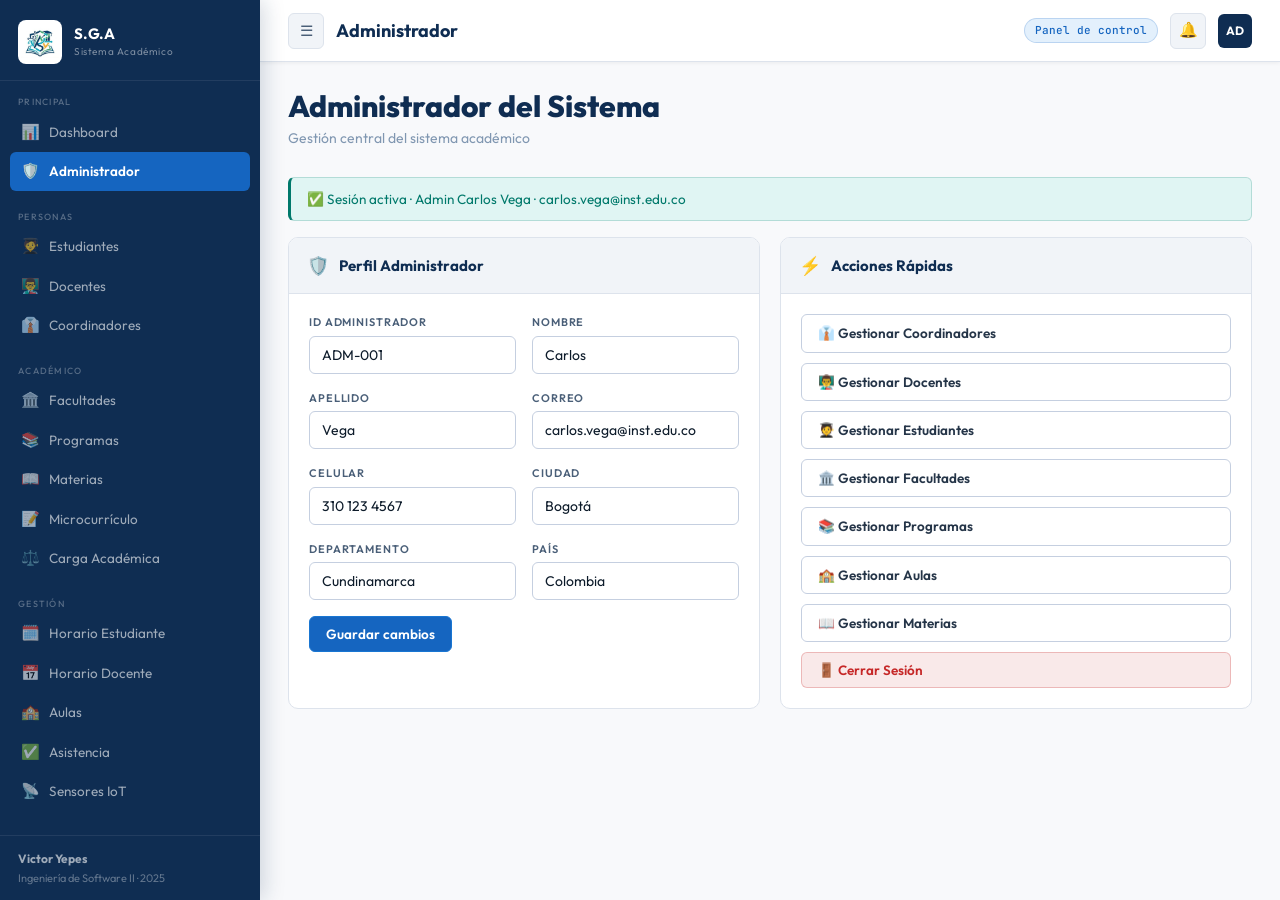
==== administrador.html @ 59a856f1 "first commit" ====
<!DOCTYPE html>
<html lang="es">
<head>
  <meta charset="UTF-8"/>
  <meta name="viewport" content="width=device-width, initial-scale=1.0"/>
  <title>SGA · Administrador</title>
    <link rel="icon" type="image/x-icon" href="favicon.ico"/>
  <link rel="stylesheet" href="css/styles.css"/>
</head>
<body>
<aside class="sidebar" id="sidebar">
  <div class="sidebar-logo">
    <img src="logo.png" alt="Logo" class="logo-img"/>
    <div>
      <div class="logo-text">S.G.A</div>
      <span class="logo-sub">Sistema Académico</span>
    </div>
  </div>
  <div class="sidebar-section">
    <div class="sidebar-label">Principal</div>
    <a href="index.html" class="nav-item "><span class="nav-icon">📊</span> Dashboard</a>
    <a href="administrador.html" class="nav-item active"><span class="nav-icon">🛡️</span> Administrador</a>
  </div>
  <div class="sidebar-section">
    <div class="sidebar-label">Personas</div>
    <a href="estudiantes.html" class="nav-item "><span class="nav-icon">🧑‍🎓</span> Estudiantes</a>
    <a href="docentes.html" class="nav-item "><span class="nav-icon">👨‍🏫</span> Docentes</a>
    <a href="coordinadores.html" class="nav-item "><span class="nav-icon">👔</span> Coordinadores</a>
  </div>
  <div class="sidebar-section">
    <div class="sidebar-label">Académico</div>
    <a href="facultades.html" class="nav-item "><span class="nav-icon">🏛️</span> Facultades</a>
    <a href="programas.html" class="nav-item "><span class="nav-icon">📚</span> Programas</a>
    <a href="materias.html" class="nav-item "><span class="nav-icon">📖</span> Materias</a>
    <a href="microcurriculo.html" class="nav-item "><span class="nav-icon">📝</span> Microcurrículo</a>
    <a href="carga-academica.html" class="nav-item "><span class="nav-icon">⚖️</span> Carga Académica</a>
  </div>
  <div class="sidebar-section">
    <div class="sidebar-label">Gestión</div>
    <a href="horario-estudiante.html" class="nav-item "><span class="nav-icon">🗓️</span> Horario Estudiante</a>
    <a href="horario-docente.html" class="nav-item "><span class="nav-icon">📅</span> Horario Docente</a>
    <a href="aulas.html" class="nav-item "><span class="nav-icon">🏫</span> Aulas</a>
    <a href="asistencia.html" class="nav-item "><span class="nav-icon">✅</span> Asistencia</a>
    <a href="sensores.html" class="nav-item "><span class="nav-icon">📡</span> Sensores IoT</a>
  </div>
  <div class="sidebar-footer">
    <strong>Victor Yepes</strong>
    Ingeniería de Software II · 2025
  </div>
</aside>

<div class="main">
  <header class="topbar">
    <button class="btn-icon" onclick="toggleSidebar()">☰</button>
    <span class="topbar-title">Administrador</span>
    <span class="topbar-badge">Panel de control</span>
    <div class="btn-icon">🔔</div><div class="avatar">AD</div>
  </header>
  <div class="page-content">

    <div class="page-header fade-up"><h1 class="page-title">Administrador del Sistema</h1><p class="page-subtitle">Gestión central del sistema académico</p></div>
    <div class="alert alert-success fade-up">✅ Sesión activa · Admin Carlos Vega · carlos.vega@inst.edu.co</div>
    <div class="grid-2">
      <div class="card fade-up">
        <div class="card-header"><span style="font-size:18px">🛡️</span><span class="card-title">Perfil Administrador</span></div>
        <div class="card-body"><div class="form-grid form-grid-2">
          <div class="form-group"><label class="form-label">ID Administrador</label><input class="form-input" value="ADM-001"/></div>
          <div class="form-group"><label class="form-label">Nombre</label><input class="form-input" value="Carlos"/></div>
          <div class="form-group"><label class="form-label">Apellido</label><input class="form-input" value="Vega"/></div>
          <div class="form-group"><label class="form-label">Correo</label><input class="form-input" value="carlos.vega@inst.edu.co"/></div>
          <div class="form-group"><label class="form-label">Celular</label><input class="form-input" value="310 123 4567"/></div>
          <div class="form-group"><label class="form-label">Ciudad</label><input class="form-input" value="Bogotá"/></div>
          <div class="form-group"><label class="form-label">Departamento</label><input class="form-input" value="Cundinamarca"/></div>
          <div class="form-group"><label class="form-label">País</label><input class="form-input" value="Colombia"/></div>
        </div>
        <div class="mt-4"><button class="btn btn-primary" onclick="toast('Perfil actualizado','success')">Guardar cambios</button></div>
        </div>
      </div>
      <div class="card fade-up fade-up-2">
        <div class="card-header"><span style="font-size:18px">⚡</span><span class="card-title">Acciones Rápidas</span></div>
        <div class="card-body" style="display:flex;flex-direction:column;gap:10px">
          <a href="coordinadores.html" class="btn btn-outline" style="justify-content:flex-start">👔 Gestionar Coordinadores</a>
          <a href="docentes.html" class="btn btn-outline" style="justify-content:flex-start">👨‍🏫 Gestionar Docentes</a>
          <a href="estudiantes.html" class="btn btn-outline" style="justify-content:flex-start">🧑‍🎓 Gestionar Estudiantes</a>
          <a href="facultades.html" class="btn btn-outline" style="justify-content:flex-start">🏛️ Gestionar Facultades</a>
          <a href="programas.html" class="btn btn-outline" style="justify-content:flex-start">📚 Gestionar Programas</a>
          <a href="aulas.html" class="btn btn-outline" style="justify-content:flex-start">🏫 Gestionar Aulas</a>
          <a href="materias.html" class="btn btn-outline" style="justify-content:flex-start">📖 Gestionar Materias</a>
          <button class="btn btn-danger" style="justify-content:flex-start" onclick="toast('Sesión cerrada','error')">🚪 Cerrar Sesión</button>
        </div>
      </div>
    </div>

  </div>
</div>
<script src="js/app.js"></script>

</body>
</html>
---- css/styles.css ----
@import url('https://fonts.googleapis.com/css2?family=Outfit:wght@300;400;500;600;700;800&family=JetBrains+Mono:wght@400;500&display=swap');

:root {
  /* ── PALETA DEL LOGO ── */
  --navy:    #0f2d52;   /* azul marino oscuro del logo */
  --blue:    #1565c0;   /* azul medio */
  --blue2:   #1976d2;
  --blue-lt: #e3f0fc;
  --blue-gl: rgba(21,101,192,0.12);

  --teal:    #00796b;   /* verde teal del logo */
  --teal2:   #009688;
  --teal-lt: #e0f5f3;
  --teal-gl: rgba(0,121,107,0.12);

  --orange:  #e65100;   /* naranja del logo */
  --orange2: #f57c00;
  --orange-lt: #fff3e0;
  --orange-gl: rgba(230,81,0,0.12);

  --gold:    #f9a825;   /* dorado del logo */
  --gold-lt: #fff8e1;

  /* ── NEUTROS ── */
  --bg:      #f8f9fb;
  --surface: #ffffff;
  --surface2:#f1f4f8;
  --border:  #dde3ec;
  --border2: #c5cfe0;

  --ink:     #0d1b2a;
  --ink2:    #253548;
  --ink3:    #4a5f78;
  --ink4:    #8097b1;

  /* ── SEMÁNTICOS ── */
  --success: var(--teal);
  --danger:  #c62828;
  --danger-lt: rgba(198,40,40,0.1);
  --warning: var(--orange);

  --sidebar-w: 260px;
  --header-h:  62px;
  --radius:    10px;
  --radius-sm: 6px;
}

*, *::before, *::after { box-sizing: border-box; margin: 0; padding: 0; }
html { scroll-behavior: smooth; }

body {
  font-family: 'Outfit', sans-serif;
  background: var(--bg);
  color: var(--ink);
  min-height: 100vh;
  display: flex;
  font-size: 15px;
  line-height: 1.5;
}

/* ── SIDEBAR ── */
.sidebar {
  width: var(--sidebar-w);
  background: var(--navy);
  height: 100vh;
  position: fixed;
  top: 0; left: 0;
  display: flex;
  flex-direction: column;
  z-index: 100;
  overflow-y: auto;
  box-shadow: 4px 0 20px rgba(15,45,82,0.18);
}

.sidebar-logo {
  padding: 20px 18px 16px;
  border-bottom: 1px solid rgba(255,255,255,0.08);
  display: flex;
  align-items: center;
  gap: 12px;
}

.logo-img {
  width: 44px; height: 44px;
  object-fit: contain;
  border-radius: 8px;
  background: #fff;
  padding: 3px;
  flex-shrink: 0;
}

.logo-text  {
  font-weight: 700;
  font-size: 15px;
  color: #fff;
  line-height: 1.2;
}
.logo-sub {
  font-size: 10px;
  color: rgba(255,255,255,0.45);
  letter-spacing: 0.06em;
  font-weight: 400;
  margin-top: 1px;
  display: block;
}

.sidebar-section { padding: 14px 10px 4px; }

.sidebar-label {
  font-size: 9px;
  text-transform: uppercase;
  letter-spacing: 0.14em;
  color: rgba(255,255,255,0.3);
  padding: 0 8px;
  margin-bottom: 4px;
  font-weight: 500;
}

.nav-item {
  display: flex;
  align-items: center;
  gap: 9px;
  padding: 8px 10px;
  border-radius: var(--radius-sm);
  text-decoration: none;
  color: rgba(255,255,255,0.6);
  font-size: 13.5px;
  font-weight: 400;
  transition: all 0.15s;
  margin-bottom: 1px;
}

.nav-item:hover {
  background: rgba(255,255,255,0.08);
  color: #fff;
}

.nav-item.active {
  background: var(--blue);
  color: #fff;
  font-weight: 600;
}

.nav-icon { font-size: 15px; width: 20px; text-align: center; }

.sidebar-footer {
  margin-top: auto;
  padding: 14px 18px;
  border-top: 1px solid rgba(255,255,255,0.08);
  font-size: 11px;
  color: rgba(255,255,255,0.35);
}
.sidebar-footer strong { display: block; color: rgba(255,255,255,0.6); font-size: 12px; margin-bottom: 2px; }

/* ── MAIN ── */
.main {
  margin-left: var(--sidebar-w);
  flex: 1;
  display: flex;
  flex-direction: column;
  min-height: 100vh;
}

/* ── TOPBAR ── */
.topbar {
  height: var(--header-h);
  background: var(--surface);
  border-bottom: 1px solid var(--border);
  display: flex;
  align-items: center;
  padding: 0 28px;
  gap: 12px;
  position: sticky;
  top: 0;
  z-index: 50;
  box-shadow: 0 1px 4px rgba(0,0,0,0.06);
}

.topbar-title {
  font-weight: 700;
  font-size: 18px;
  color: var(--navy);
  flex: 1;
}

.topbar-badge {
  background: var(--blue-lt);
  border: 1px solid rgba(21,101,192,0.2);
  color: var(--blue);
  font-size: 11px;
  font-family: 'JetBrains Mono', monospace;
  padding: 3px 10px;
  border-radius: 20px;
  font-weight: 500;
}

.btn-icon {
  width: 36px; height: 36px;
  border-radius: var(--radius-sm);
  background: var(--surface2);
  border: 1px solid var(--border);
  color: var(--ink3);
  display: flex; align-items: center; justify-content: center;
  cursor: pointer;
  font-size: 15px;
  transition: all 0.15s;
}
.btn-icon:hover { background: var(--border); color: var(--ink); }

.avatar {
  width: 34px; height: 34px;
  border-radius: var(--radius-sm);
  background: var(--navy);
  display: flex; align-items: center; justify-content: center;
  font-size: 12px;
  font-weight: 700;
  color: #fff;
  cursor: pointer;
  letter-spacing: 0.04em;
}

/* ── PAGE CONTENT ── */
.page-content { padding: 28px; flex: 1; }

.page-header { margin-bottom: 28px; }

.page-title {
  font-weight: 800;
  font-size: 30px;
  color: var(--navy);
  line-height: 1.1;
}

.page-subtitle { color: var(--ink4); font-size: 14px; margin-top: 5px; }

/* ── STAT CARDS ── */
.stats-grid {
  display: grid;
  grid-template-columns: repeat(auto-fit, minmax(185px, 1fr));
  gap: 16px;
  margin-bottom: 24px;
}

.stat-card {
  background: var(--surface);
  border: 1px solid var(--border);
  border-radius: var(--radius);
  padding: 20px;
  position: relative;
  overflow: hidden;
  transition: box-shadow 0.2s, transform 0.2s;
}
.stat-card:hover { box-shadow: 0 4px 20px rgba(0,0,0,0.08); transform: translateY(-1px); }

.stat-card::before {
  content: '';
  position: absolute;
  top: 0; left: 0; right: 0;
  height: 3px;
}
.stat-card.navy::before   { background: var(--navy); }
.stat-card.blue::before   { background: var(--blue); }
.stat-card.teal::before   { background: var(--teal); }
.stat-card.orange::before { background: var(--orange); }
.stat-card.gold::before   { background: var(--gold); }

.stat-icon { font-size: 22px; margin-bottom: 12px; }
.stat-value { font-weight: 800; font-size: 34px; color: var(--navy); line-height: 1; }
.stat-label { font-size: 11px; color: var(--ink4); margin-top: 4px; text-transform: uppercase; letter-spacing: 0.06em; font-weight: 500; }
.stat-delta { font-size: 12px; margin-top: 8px; color: var(--teal); font-weight: 500; }

/* ── CARD ── */
.card { background: var(--surface); border: 1px solid var(--border); border-radius: var(--radius); overflow: hidden; }
.card-header { padding: 14px 18px; border-bottom: 1px solid var(--border); display: flex; align-items: center; gap: 10px; background: var(--surface2); }
.card-title { font-weight: 700; font-size: 15px; color: var(--navy); flex: 1; }
.card-body { padding: 20px; }

/* ── TABLE ── */
.table-wrap { overflow-x: auto; }
table { width: 100%; border-collapse: collapse; font-size: 13.5px; }

thead th {
  background: var(--surface2);
  color: var(--ink3);
  font-size: 10px;
  text-transform: uppercase;
  letter-spacing: 0.1em;
  padding: 10px 16px;
  text-align: left;
  font-weight: 600;
  border-bottom: 2px solid var(--border2);
  white-space: nowrap;
}

tbody tr { border-bottom: 1px solid var(--border); transition: background 0.1s; }
tbody tr:last-child { border-bottom: none; }
tbody tr:hover { background: var(--blue-lt); }

td { padding: 11px 16px; color: var(--ink3); vertical-align: middle; }
td:first-child { color: var(--ink); font-weight: 600; }

/* ── BADGES ── */
.badge {
  display: inline-flex; align-items: center; gap: 4px;
  padding: 3px 9px;
  border-radius: 20px;
  font-size: 11px;
  font-weight: 600;
  letter-spacing: 0.02em;
}

.badge-blue   { background: var(--blue-lt);   color: var(--blue);   border: 1px solid rgba(21,101,192,0.25); }
.badge-teal   { background: var(--teal-lt);   color: var(--teal);   border: 1px solid rgba(0,121,107,0.25); }
.badge-green  { background: var(--teal-lt);   color: var(--teal);   border: 1px solid rgba(0,121,107,0.25); }
.badge-orange { background: var(--orange-lt); color: var(--orange); border: 1px solid rgba(230,81,0,0.25); }
.badge-gold   { background: var(--gold-lt);   color: #b37200;       border: 1px solid rgba(249,168,37,0.3); }
.badge-red    { background: var(--danger-lt); color: var(--danger); border: 1px solid rgba(198,40,40,0.25); }
.badge-navy   { background: rgba(15,45,82,0.08); color: var(--navy); border: 1px solid rgba(15,45,82,0.18); }
.badge-cyan   { background: var(--teal-lt);   color: var(--teal2);  border: 1px solid rgba(0,150,136,0.25); }
.badge-purple { background: rgba(81,45,168,0.08); color: #512da8;   border: 1px solid rgba(81,45,168,0.2); }

/* ── BUTTONS ── */
.btn {
  display: inline-flex; align-items: center; gap: 7px;
  padding: 8px 16px;
  border-radius: var(--radius-sm);
  font-size: 13.5px;
  font-family: 'Outfit', sans-serif;
  font-weight: 600;
  cursor: pointer;
  border: none;
  transition: all 0.15s;
  text-decoration: none;
}

.btn-primary  { background: var(--blue);   color: #fff; border: 1px solid var(--blue2); }
.btn-primary:hover { background: var(--navy); transform: translateY(-1px); box-shadow: 0 4px 12px var(--blue-gl); }

.btn-teal     { background: var(--teal);   color: #fff; border: 1px solid var(--teal2); }
.btn-teal:hover { background: var(--teal2); }

.btn-danger   { background: var(--danger-lt); color: var(--danger); border: 1px solid rgba(198,40,40,0.25); }
.btn-danger:hover { background: rgba(198,40,40,0.2); }

.btn-outline  { background: transparent; color: var(--ink2); border: 1px solid var(--border2); }
.btn-outline:hover { border-color: var(--blue); color: var(--blue); background: var(--blue-lt); }

.btn-ghost    { background: transparent; color: var(--ink3); border: 1px solid transparent; }
.btn-ghost:hover { background: var(--surface2); color: var(--ink); border-color: var(--border); }

.btn-sm { padding: 5px 10px; font-size: 12px; }

/* ── FORM ── */
.form-grid   { display: grid; gap: 16px; }
.form-grid-2 { grid-template-columns: 1fr 1fr; }
.form-grid-3 { grid-template-columns: 1fr 1fr 1fr; }
.form-group  { display: flex; flex-direction: column; gap: 5px; }

.form-label {
  font-size: 11px;
  text-transform: uppercase;
  letter-spacing: 0.08em;
  color: var(--ink3);
  font-weight: 600;
}

.form-input, .form-select, .form-textarea {
  background: var(--surface);
  border: 1px solid var(--border2);
  border-radius: var(--radius-sm);
  color: var(--ink);
  font-family: 'Outfit', sans-serif;
  font-size: 14px;
  padding: 9px 12px;
  outline: none;
  transition: border-color 0.15s, box-shadow 0.15s;
  width: 100%;
}

.form-input:focus, .form-select:focus, .form-textarea:focus {
  border-color: var(--blue);
  box-shadow: 0 0 0 3px var(--blue-gl);
}

.form-select option { background: #fff; }
.form-textarea { resize: vertical; min-height: 80px; }

/* ── MODAL ── */
.modal-overlay {
  position: fixed; inset: 0;
  background: rgba(15,45,82,0.45);
  backdrop-filter: blur(4px);
  z-index: 200;
  display: flex; align-items: center; justify-content: center;
  opacity: 0; pointer-events: none; transition: opacity 0.2s;
}
.modal-overlay.open { opacity: 1; pointer-events: all; }

.modal {
  background: var(--surface);
  border: 1px solid var(--border);
  border-radius: var(--radius);
  width: 90%; max-width: 600px; max-height: 90vh;
  overflow-y: auto;
  transform: scale(0.96) translateY(10px);
  transition: transform 0.2s;
  box-shadow: 0 20px 60px rgba(15,45,82,0.2);
}
.modal-overlay.open .modal { transform: scale(1) translateY(0); }

.modal-header {
  padding: 18px 22px;
  border-bottom: 1px solid var(--border);
  display: flex; align-items: center; gap: 12px;
  background: var(--navy);
}
.modal-title { font-weight: 700; font-size: 16px; flex: 1; color: #fff; }
.modal-header .btn-icon { background: rgba(255,255,255,0.1); border-color: rgba(255,255,255,0.15); color: #fff; }

.modal-body { padding: 22px; }
.modal-footer {
  padding: 14px 22px;
  border-top: 1px solid var(--border);
  display: flex; justify-content: flex-end; gap: 10px;
  background: var(--surface2);
}

/* ── SEARCH BAR ── */
.search-bar {
  display: flex; align-items: center; gap: 8px;
  background: var(--surface);
  border: 1px solid var(--border2);
  border-radius: var(--radius-sm);
  padding: 7px 12px;
  flex: 1; max-width: 300px;
}
.search-bar input {
  background: none; border: none; outline: none;
  color: var(--ink); font-family: 'Outfit', sans-serif; font-size: 13.5px; flex: 1;
}
.search-bar input::placeholder { color: var(--ink4); }

/* ── GRID LAYOUTS ── */
.grid-2 { display: grid; grid-template-columns: 1fr 1fr; gap: 20px; }
.grid-3 { display: grid; grid-template-columns: 1fr 1fr 1fr; gap: 20px; }

/* ── PROGRESS BAR ── */
.progress-bar { height: 6px; background: var(--surface2); border-radius: 3px; overflow: hidden; margin-top: 6px; }
.progress-fill { height: 100%; border-radius: 3px; background: linear-gradient(90deg, var(--blue), var(--teal)); transition: width 0.5s; }
.progress-fill.orange { background: linear-gradient(90deg, var(--orange), var(--gold)); }
.progress-fill.navy   { background: linear-gradient(90deg, var(--navy), var(--blue)); }

/* ── ALERT ── */
.alert {
  padding: 11px 16px; font-size: 13.5px;
  display: flex; align-items: center; gap: 10px;
  margin-bottom: 16px; border-radius: var(--radius-sm);
}
.alert-info    { background: var(--blue-lt);   border: 1px solid rgba(21,101,192,0.2);  color: var(--blue);   border-left: 3px solid var(--blue); }
.alert-success { background: var(--teal-lt);   border: 1px solid rgba(0,121,107,0.2);   color: var(--teal);   border-left: 3px solid var(--teal); }
.alert-warning { background: var(--orange-lt); border: 1px solid rgba(230,81,0,0.2);    color: var(--orange); border-left: 3px solid var(--orange); }

/* ── TOAST ── */
.toast-container { position: fixed; bottom: 24px; right: 24px; z-index: 999; display: flex; flex-direction: column; gap: 8px; }

.toast {
  background: var(--surface);
  border: 1px solid var(--border);
  border-left: 4px solid var(--teal);
  padding: 12px 16px;
  font-size: 13.5px;
  display: flex; align-items: center; gap: 10px;
  min-width: 260px;
  animation: toastIn 0.25s ease;
  box-shadow: 0 8px 32px rgba(0,0,0,0.1);
  border-radius: var(--radius-sm);
  font-weight: 500;
}
.toast.error   { border-left-color: var(--danger); }
.toast.info    { border-left-color: var(--blue); }
.toast.warning { border-left-color: var(--orange); }

@keyframes toastIn {
  from { transform: translateX(40px); opacity: 0; }
  to   { transform: translateX(0);    opacity: 1; }
}

/* ── DIVIDER ── */
.divider { border: none; border-top: 1px solid var(--border); margin: 20px 0; }

/* ── UTILS ── */
.flex { display: flex; }
.items-center { align-items: center; }
.gap-2 { gap: 8px; }
.gap-3 { gap: 12px; }
.ml-auto { margin-left: auto; }
.mt-4 { margin-top: 16px; }
.mt-6 { margin-top: 24px; }
.mb-4 { margin-bottom: 16px; }
.text-sm { font-size: 12px; }
.text-xs { font-size: 11px; }
.text-muted { color: var(--ink4); }
.truncate { white-space: nowrap; overflow: hidden; text-overflow: ellipsis; }

/* ── RESPONSIVE ── */
@media (max-width: 900px) {
  :root { --sidebar-w: 0px; }
  .sidebar { transform: translateX(-260px); }
  .sidebar.open { transform: translateX(0); width: 260px; }
  .main { margin-left: 0; }
  .form-grid-2, .form-grid-3, .grid-2, .grid-3 { grid-template-columns: 1fr; }
}

/* ── ANIMATIONS ── */
@keyframes fadeUp {
  from { opacity: 0; transform: translateY(12px); }
  to   { opacity: 1; transform: translateY(0); }
}
.fade-up   { animation: fadeUp 0.4s ease both; }
.fade-up-1 { animation-delay: 0.06s; }
.fade-up-2 { animation-delay: 0.12s; }
.fade-up-3 { animation-delay: 0.18s; }
.fade-up-4 { animation-delay: 0.24s; }
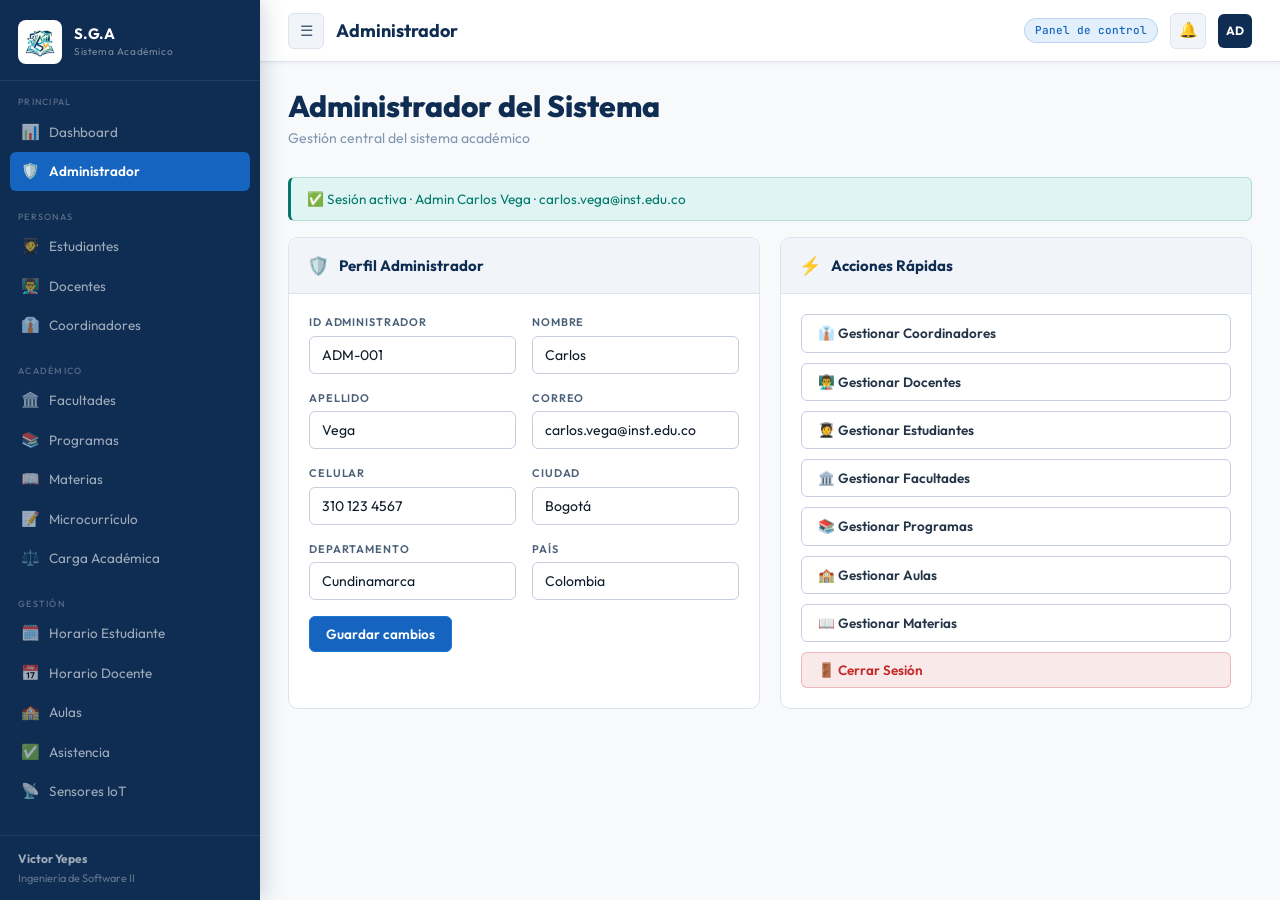
==== commit 4ed65942: "Carga" ====
--- a/administrador.html
+++ b/administrador.html
@@ -45,7 +45,7 @@
   </div>
   <div class="sidebar-footer">
     <strong>Victor Yepes</strong>
-    Ingeniería de Software II · 2025
+    Ingeniería de Software II
   </div>
 </aside>
 
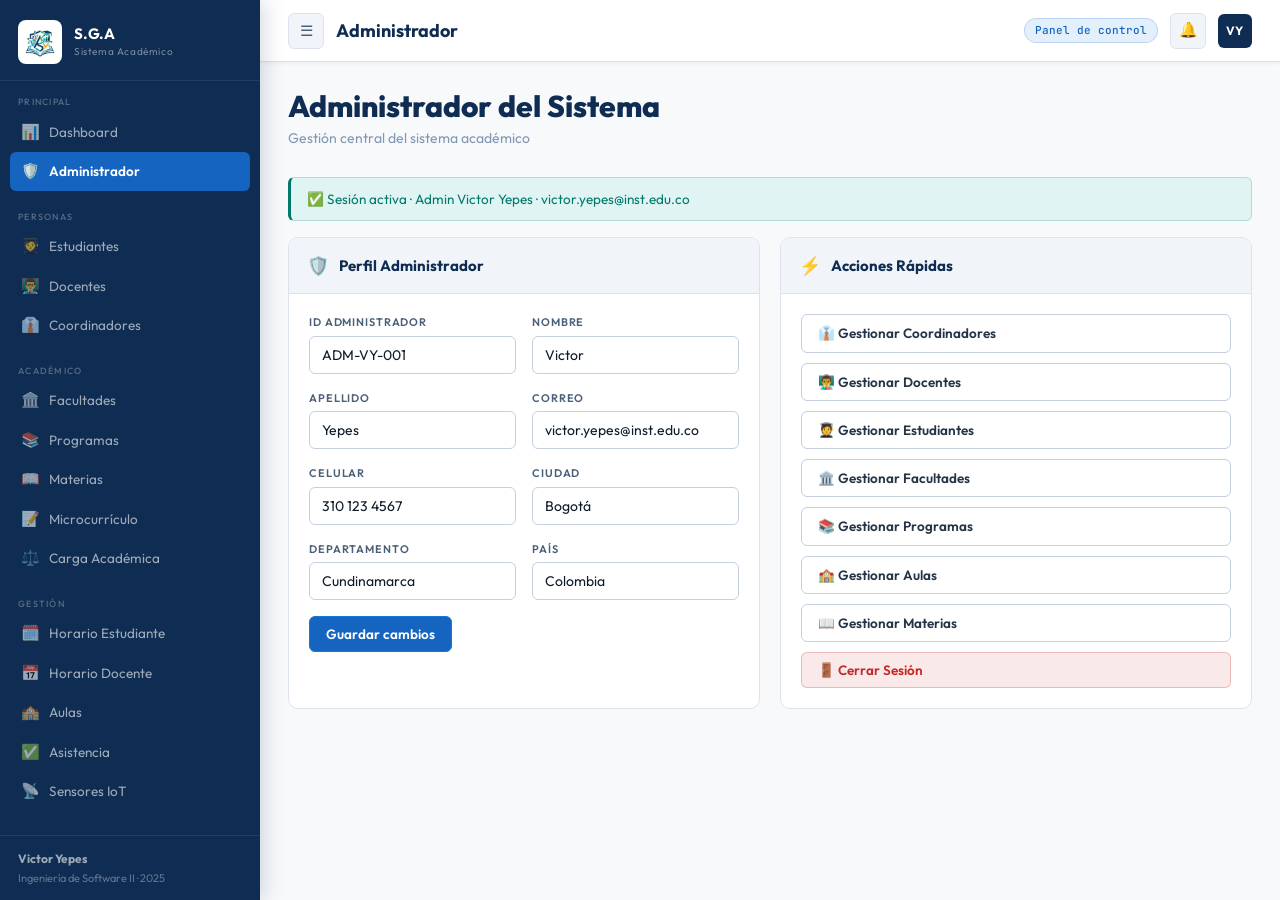
==== commit 80077101: "Carga Inicial" ====
--- a/administrador.html
+++ b/administrador.html
@@ -45,7 +45,7 @@
   </div>
   <div class="sidebar-footer">
     <strong>Victor Yepes</strong>
-    Ingeniería de Software II
+    Ingeniería de Software II · 2025
   </div>
 </aside>
 
@@ -54,20 +54,20 @@
     <button class="btn-icon" onclick="toggleSidebar()">☰</button>
     <span class="topbar-title">Administrador</span>
     <span class="topbar-badge">Panel de control</span>
-    <div class="btn-icon">🔔</div><div class="avatar">AD</div>
+    <div class="btn-icon">🔔</div><div class="avatar">VY</div>
   </header>
   <div class="page-content">
 
     <div class="page-header fade-up"><h1 class="page-title">Administrador del Sistema</h1><p class="page-subtitle">Gestión central del sistema académico</p></div>
-    <div class="alert alert-success fade-up">✅ Sesión activa · Admin Carlos Vega · carlos.vega@inst.edu.co</div>
+    <div class="alert alert-success fade-up">✅ Sesión activa · Admin Victor Yepes · victor.yepes@inst.edu.co</div>
     <div class="grid-2">
       <div class="card fade-up">
         <div class="card-header"><span style="font-size:18px">🛡️</span><span class="card-title">Perfil Administrador</span></div>
         <div class="card-body"><div class="form-grid form-grid-2">
-          <div class="form-group"><label class="form-label">ID Administrador</label><input class="form-input" value="ADM-001"/></div>
-          <div class="form-group"><label class="form-label">Nombre</label><input class="form-input" value="Carlos"/></div>
-          <div class="form-group"><label class="form-label">Apellido</label><input class="form-input" value="Vega"/></div>
-          <div class="form-group"><label class="form-label">Correo</label><input class="form-input" value="carlos.vega@inst.edu.co"/></div>
+          <div class="form-group"><label class="form-label">ID Administrador</label><input class="form-input" value="ADM-VY-001"/></div>
+          <div class="form-group"><label class="form-label">Nombre</label><input class="form-input" value="Victor"/></div>
+          <div class="form-group"><label class="form-label">Apellido</label><input class="form-input" value="Yepes"/></div>
+          <div class="form-group"><label class="form-label">Correo</label><input class="form-input" value="victor.yepes@inst.edu.co"/></div>
           <div class="form-group"><label class="form-label">Celular</label><input class="form-input" value="310 123 4567"/></div>
           <div class="form-group"><label class="form-label">Ciudad</label><input class="form-input" value="Bogotá"/></div>
           <div class="form-group"><label class="form-label">Departamento</label><input class="form-input" value="Cundinamarca"/></div>
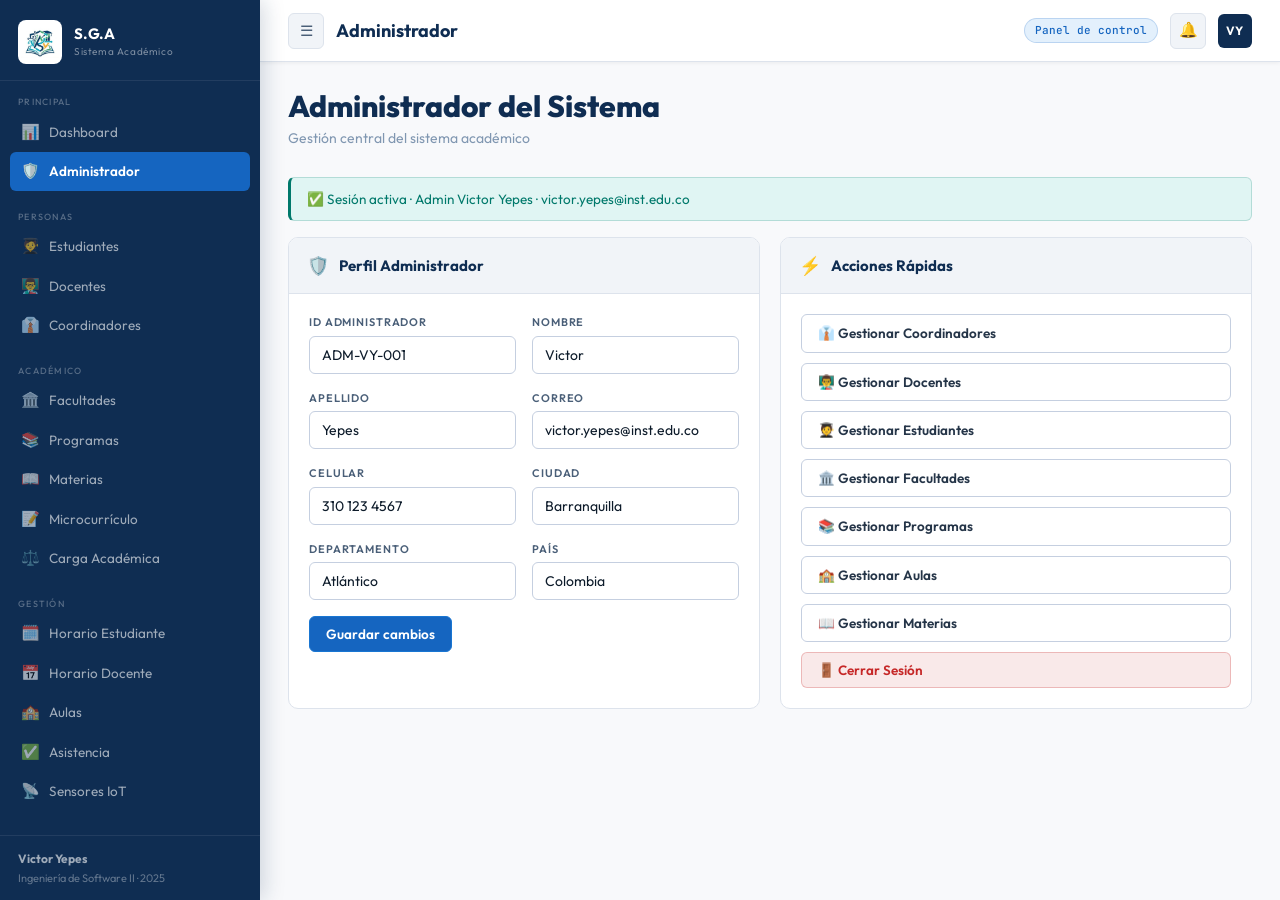
==== commit 484baa29: "Carga Inicial 1" ====
--- a/administrador.html
+++ b/administrador.html
@@ -69,8 +69,8 @@
           <div class="form-group"><label class="form-label">Apellido</label><input class="form-input" value="Yepes"/></div>
           <div class="form-group"><label class="form-label">Correo</label><input class="form-input" value="victor.yepes@inst.edu.co"/></div>
           <div class="form-group"><label class="form-label">Celular</label><input class="form-input" value="310 123 4567"/></div>
-          <div class="form-group"><label class="form-label">Ciudad</label><input class="form-input" value="Bogotá"/></div>
-          <div class="form-group"><label class="form-label">Departamento</label><input class="form-input" value="Cundinamarca"/></div>
+          <div class="form-group"><label class="form-label">Ciudad</label><input class="form-input" value="Barranquilla"/></div>
+          <div class="form-group"><label class="form-label">Departamento</label><input class="form-input" value="Atlántico"/></div>
           <div class="form-group"><label class="form-label">País</label><input class="form-input" value="Colombia"/></div>
         </div>
         <div class="mt-4"><button class="btn btn-primary" onclick="toast('Perfil actualizado','success')">Guardar cambios</button></div>
